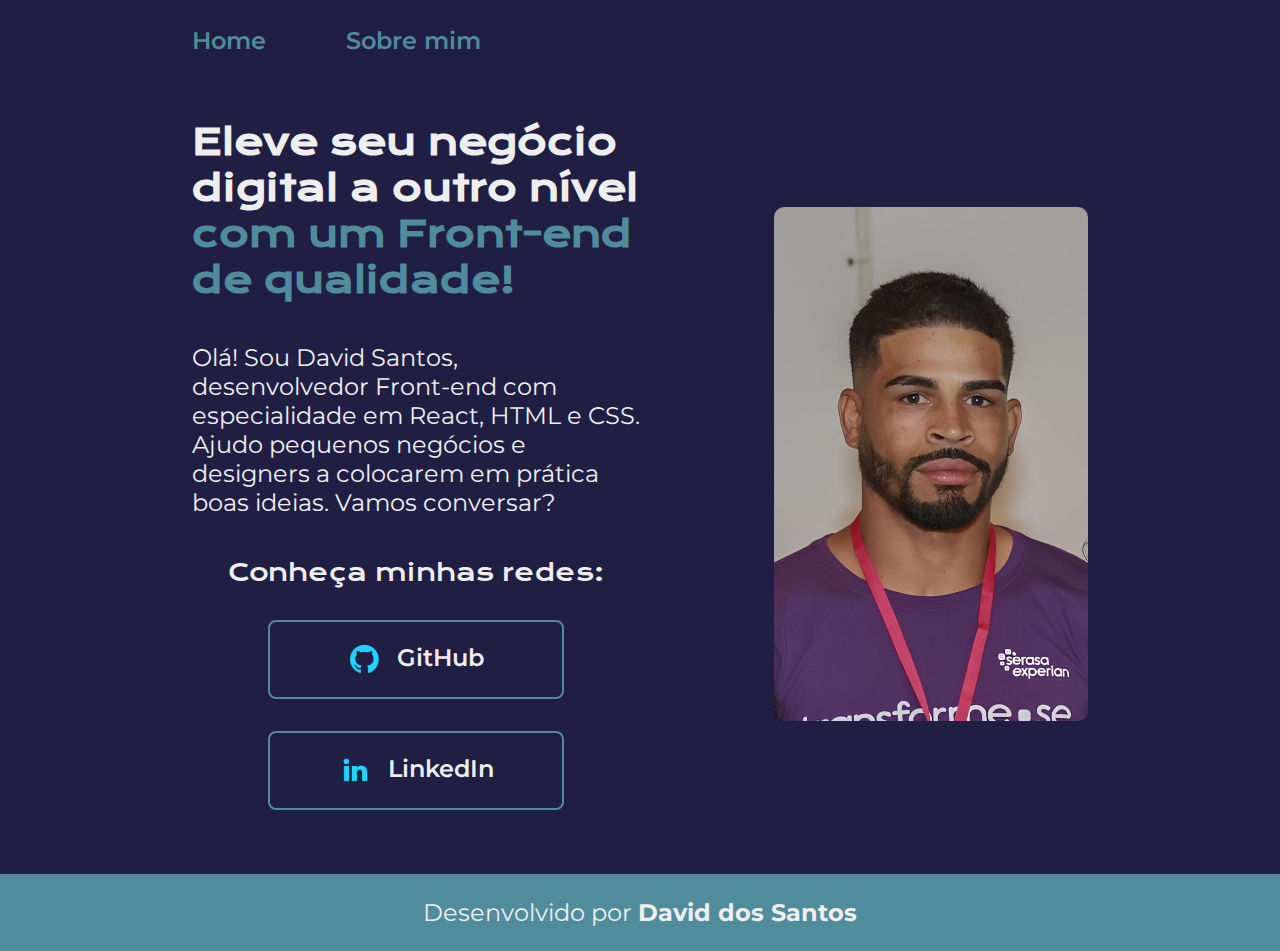
==== index.html @ 5186e0bc "projeto inicial" ====
<!DOCTYPE html>
<html lang="pt-br">

<head>
    <meta charset="UTF-8">
    <meta http-equiv="X-UA-Compatible" content="IE=edge">
    <meta name="viewport" content="width=device-width, initial-scale=1.0">
    <link rel="stylesheet" href="./styles/style.css">
    <title>Portifolio</title>
   
</head>

<body>
    <header class="cabecalho">
       <nav class="cabecalho__menu">
        <a class="cabecalho__menu__link" href="index.html">Home </a>
        <a class="cabecalho__menu__link" href="about.html"> Sobre mim</a>
       </nav>

    </header>
    <main class="apresentacao">
        <section class="apresentacao__conteudo">
            <h1 class="apresentacao__conteudo__titulo">Eleve seu negócio digital a outro nível<strong 
            class="titulo-destaque"> com um Front-end de qualidade!
            </strong></h1>
            <p class="apresentacao__conteudo__texto">Olá! Sou David Santos, desenvolvedor
            Front-end com especialidade em React, HTML e
            CSS. Ajudo pequenos negócios e designers a
            colocarem em prática boas ideias. Vamos
            conversar?</p>
            <div class="apresentacao__links">
                <h2 class="apresentacao__links__subtitulo">Conheça minhas redes:</h2>
                <a class="apresentacao__links__navegacao" href="https://github.com/dwdPonto04">
                    <img src="assets/github.png" alt="img__github"> GitHub
                </a>
                <a class="apresentacao__links__navegacao" href="https://www.linkedin.com/in/david-santos-652b041a2//">
                    <img src="assets/linkedin.png" alt="img__linkedin"> LinkedIn
                </a>
            </div>
        </section>
        <img class="apresentacao__imagem" src="assets/imagem.jpg" alt="meu__retrato">
    </main>
    <footer class="rodape">
        <p >Desenvolvido por <strong class="nome-destaque">David dos Santos</strong></p>
    </footer>
</body>

</html>
---- styles/style.css ----
@import url('https://fonts.googleapis.com/css2?family=Krona+One&family=Montserrat:wght@400;600&display=swap');

:root {
    --cor-primaria: #201E43;
    --cor-secundaria: #EEEEEE;
    --cor-terciaria: #508C9B;
    --cor-houver_titulo: red;
    --cor-houver_link: #134B70;

    --font-primaria: 'Krona One', sans-serif;
    --font-secundaria: 'Montserrat', sans-serif;
}

* {
    margin: 0;
    padding: 0;
}

body {
    background-color: var(--cor-primaria);
    color: var(--cor-secundaria);
}

.cabecalho {
    padding: 2% 0% 0% 15%;

}

.cabecalho__menu {
    display: flex;
    gap: 80px;

}

.cabecalho__menu__link {
    font-family: var(--font-secundaria);
    color: var(--cor-terciaria);
    font-size: 1.5rem;
    font-weight: 600;
    line-height: 29.26px;
    text-align: center;
    text-decoration: none;
    box-sizing: border-box;

}

.cabecalho__menu__link:hover {
    font-size: 2rem;
}

.apresentacao {
    margin: 5% 15%;
    display: flex;
    align-items: center;
    justify-content: space-between;
    gap: 82px;
}

.apresentacao__conteudo {
    width: 50%;
    display: flex;
    flex-direction: column;
    gap: 40px;
}

.apresentacao__conteudo__titulo {
    font-size: 2.25rem;
    font-family: var(--font-primaria);
}

.titulo-destaque {
    color: var(--cor-terciaria);
}

.titulo-destaque:hover {
    color: var(--cor-houver_titulo);

}

.apresentacao__conteudo__texto {
    font-size: 1.5rem;
    font-family: var(--font-secundaria);
}

.apresentacao__links {
    display: flex;
    justify-content: space-between;
    flex-direction: column;
    align-items: center;
    gap: 32px;
}

.apresentacao__links__subtitulo {
    font-family: var(--font-primaria);
    font-weight: 400;
    font-size:1.5rem;
}

.apresentacao__links__navegacao {
    display: flex;
    justify-content: center;
    gap: 16px;
    width: 65%;
    text-align: center;
    border-radius: 8px; /* abservar*/
    font-size: 1.5rem;
    font-weight: 600;
    padding: 21.5px 0;
    text-decoration: none;
    color: var(--cor-secundaria);
    font-family: var(--font-secundaria);
    border: 2px solid var(--cor-terciaria);

}

.apresentacao__links__link:hover {
    background-color: var(--cor-houver_link);

}

.apresentacao__imagem {
    box-sizing: border-box;
    width: 35%;
    border-radius: 10px;
}

.rodape {
    background-color: var(--cor-terciaria);
    font-size: 1.5rem;
    font-family: var(--font-secundaria);
    font-weight: 400;
    padding: 24px;
    text-align: center;
}

@media( max-width:1200px){
    body{
        background-color: #000000;
    }
    .cabecalho{
        padding: 10%;
    }
    .cabecalho__menu{
        justify-content: center;
    }
    .apresentacao{
        flex-direction: column-reverse;
        padding: 5%;
        
    }
    .apresentacao__conteudo{
        width: auto;
    }

}
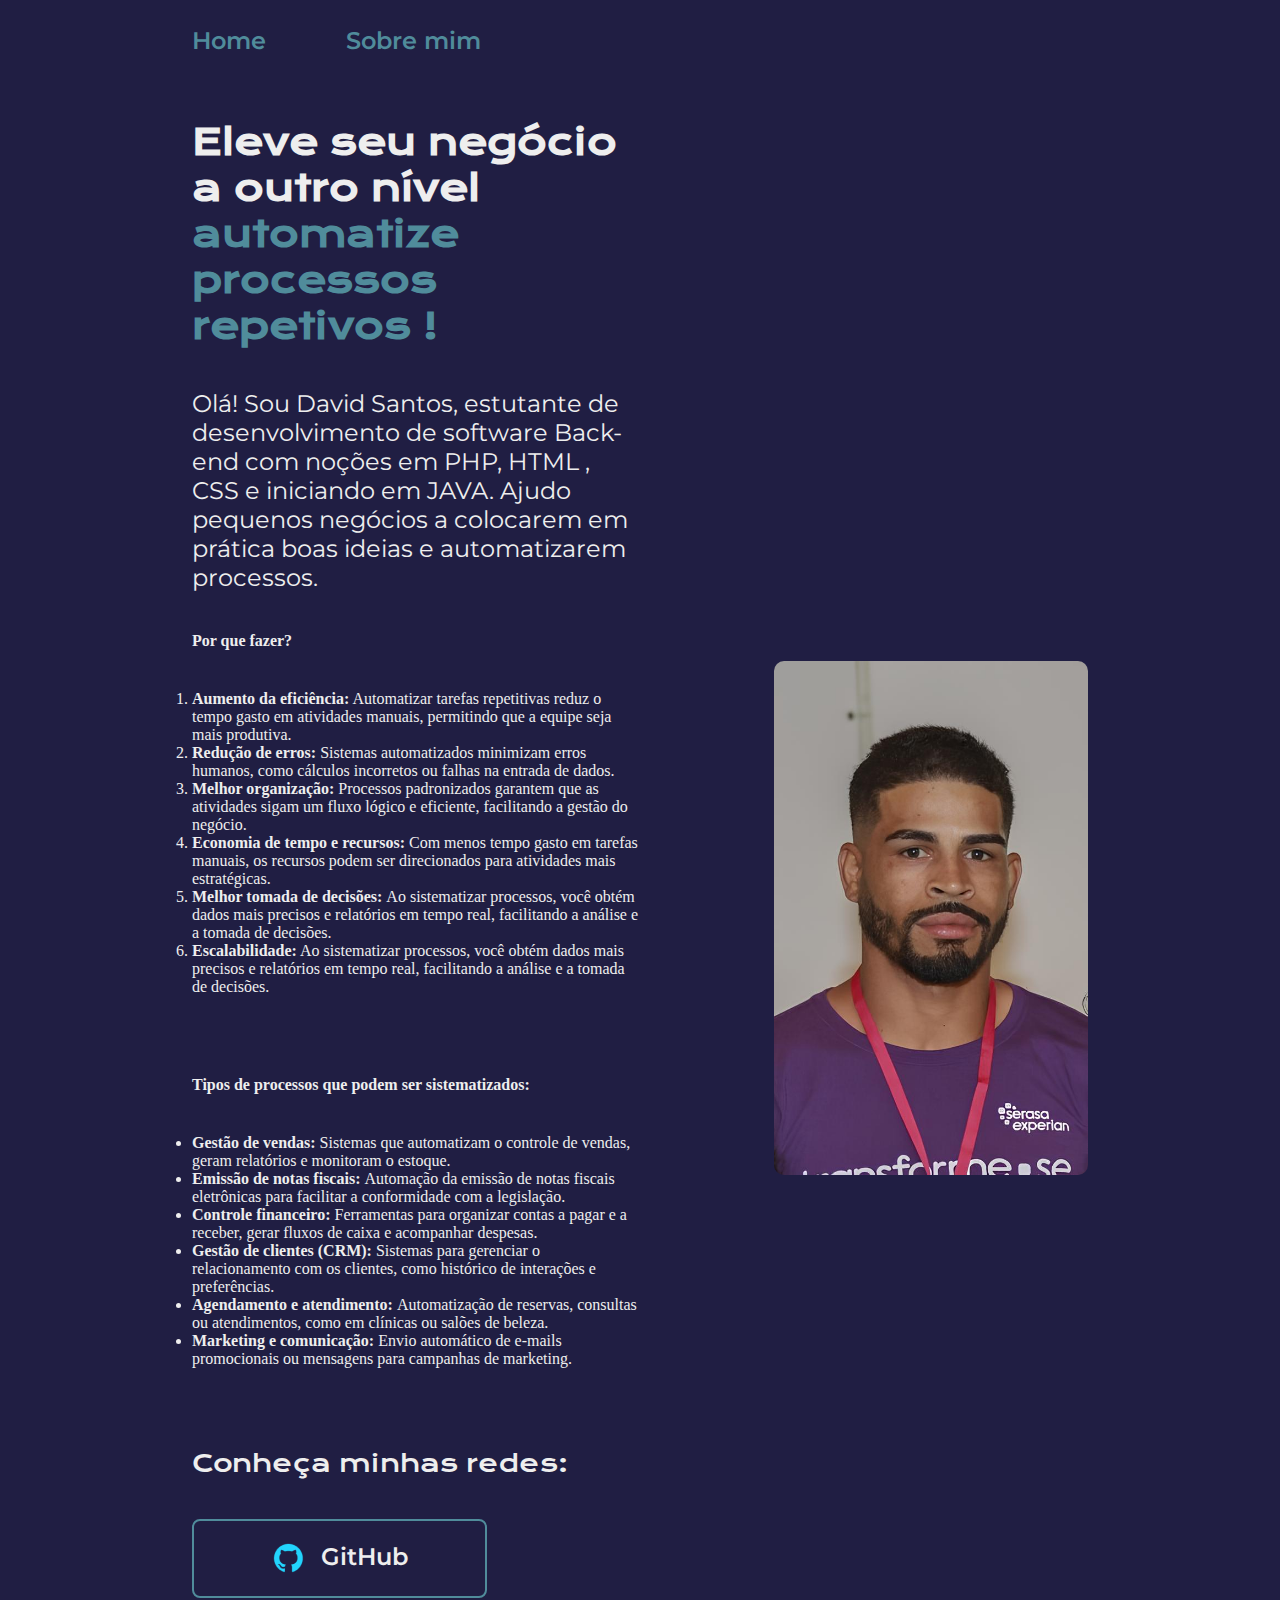
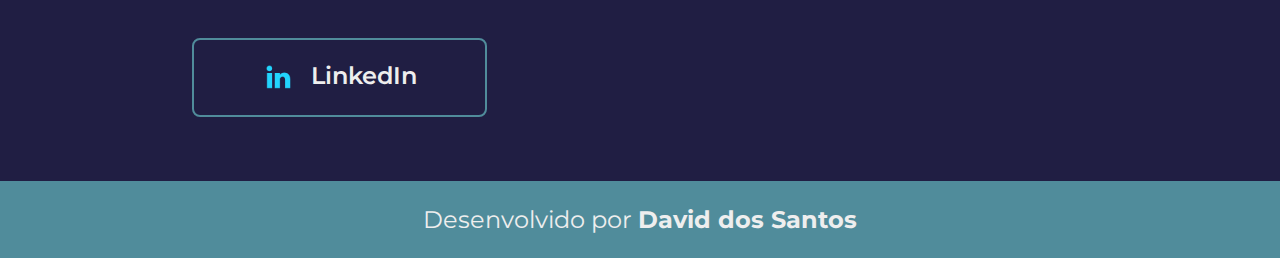
==== commit 22915473: "Atualizão do portifólio" ====
--- a/index.html
+++ b/index.html
@@ -7,41 +7,78 @@
     <meta name="viewport" content="width=device-width, initial-scale=1.0">
     <link rel="stylesheet" href="./styles/style.css">
     <title>Portifolio</title>
-   
+
 </head>
 
 <body>
     <header class="cabecalho">
-       <nav class="cabecalho__menu">
-        <a class="cabecalho__menu__link" href="index.html">Home </a>
-        <a class="cabecalho__menu__link" href="about.html"> Sobre mim</a>
-       </nav>
+        <nav class="cabecalho__menu">
+            <a class="cabecalho__menu__link" href="index.html">Home </a>
+            <a class="cabecalho__menu__link" href="about.html"> Sobre mim</a>
+        </nav>
 
     </header>
     <main class="apresentacao">
         <section class="apresentacao__conteudo">
-            <h1 class="apresentacao__conteudo__titulo">Eleve seu negócio digital a outro nível<strong 
-            class="titulo-destaque"> com um Front-end de qualidade!
-            </strong></h1>
-            <p class="apresentacao__conteudo__texto">Olá! Sou David Santos, desenvolvedor
-            Front-end com especialidade em React, HTML e
-            CSS. Ajudo pequenos negócios e designers a
-            colocarem em prática boas ideias. Vamos
-            conversar?</p>
-            <div class="apresentacao__links">
-                <h2 class="apresentacao__links__subtitulo">Conheça minhas redes:</h2>
-                <a class="apresentacao__links__navegacao" href="https://github.com/dwdPonto04">
-                    <img src="assets/github.png" alt="img__github"> GitHub
-                </a>
-                <a class="apresentacao__links__navegacao" href="https://www.linkedin.com/in/david-santos-652b041a2//">
-                    <img src="assets/linkedin.png" alt="img__linkedin"> LinkedIn
-                </a>
+            <h1 class="apresentacao__conteudo__titulo">Eleve seu negócio a outro nível<strong class="titulo-destaque">
+                    automatize processos repetivos !
+                </strong></h1>
+            <p class="apresentacao__conteudo__texto">Olá! Sou David Santos, estutante de desenvolvimento de software
+                Back-end com noções em PHP, HTML ,
+                CSS e iniciando em JAVA. Ajudo pequenos negócios a
+                colocarem em prática boas ideias e automatizarem processos.
+            </p>
+            <p> <strong>Por que fazer?</strong></p>
+
+            <ol class="lista_automatize">
+
+                <li><strong>Aumento da eficiência:</strong> Automatizar tarefas repetitivas reduz o tempo gasto em
+                    atividades manuais, permitindo que a equipe seja mais produtiva.</li>
+                <li><strong>Redução de erros:</strong> Sistemas automatizados minimizam erros humanos, como cálculos
+                    incorretos ou falhas na entrada de dados.</li>
+                <li><strong>Melhor organização: </strong> Processos padronizados garantem que as atividades sigam um
+                    fluxo lógico e eficiente, facilitando a gestão do negócio.</li>
+                <li><strong>Economia de tempo e recursos:</strong> Com menos tempo gasto em tarefas manuais, os recursos
+                    podem ser direcionados para atividades mais estratégicas.</li>
+                <li><strong>Melhor tomada de decisões: </strong> Ao sistematizar processos, você obtém dados mais
+                    precisos e relatórios em tempo real, facilitando a análise e a tomada de decisões.</li>
+                <li><strong>Escalabilidade:</strong> Ao sistematizar processos, você obtém dados mais precisos e
+                    relatórios em tempo real, facilitando a análise e a tomada de decisões.</li>
+            </ol>
+            </p>
+            <p> <strong>Tipos de processos que podem ser sistematizados:</strong></p>
+
+            <ul>
+                <li><strong>Gestão de vendas: </strong> Sistemas que automatizam o controle de vendas, geram relatórios
+                    e monitoram o estoque.</li>
+                <li><strong>Emissão de notas fiscais: </strong> Automação da emissão de notas fiscais eletrônicas para
+                    facilitar a conformidade com a legislação.</li>
+                <li><strong>Controle financeiro: </strong> Ferramentas para organizar contas a pagar e a receber, gerar
+                    fluxos de caixa e acompanhar despesas.</li>
+                <li><strong>Gestão de clientes (CRM): </strong> Sistemas para gerenciar o relacionamento com os
+                    clientes, como histórico de interações e preferências.</li>
+                <li><strong>Agendamento e atendimento: </strong> Automatização de reservas, consultas ou atendimentos,
+                    como em clínicas ou salões de beleza.
+
+                </li>
+                <li><strong>Marketing e comunicação: </strong> Envio automático de e-mails promocionais ou mensagens
+                    para campanhas de marketing.</li>
+            </ul>
+
+            <div class="apresentacao__links"></div>
+            <h2 class="apresentacao__links__subtitulo">Conheça minhas redes:</h2>
+            <a class="apresentacao__links__navegacao" href="https://github.com/dwdPonto04">
+                <img src="assets/github.png" alt="img__github"> GitHub
+            </a>
+            <a class="apresentacao__links__navegacao" href="https://www.linkedin.com/in/david-santos-652b041a2//">
+                <img src="assets/linkedin.png" alt="img__linkedin"> LinkedIn
+            </a>
             </div>
         </section>
         <img class="apresentacao__imagem" src="assets/imagem.jpg" alt="meu__retrato">
     </main>
     <footer class="rodape">
-        <p >Desenvolvido por <strong class="nome-destaque">David dos Santos</strong></p>
+        <p>Desenvolvido por <strong class="nome-destaque">David dos Santos</strong></p>
     </footer>
 </body>
 
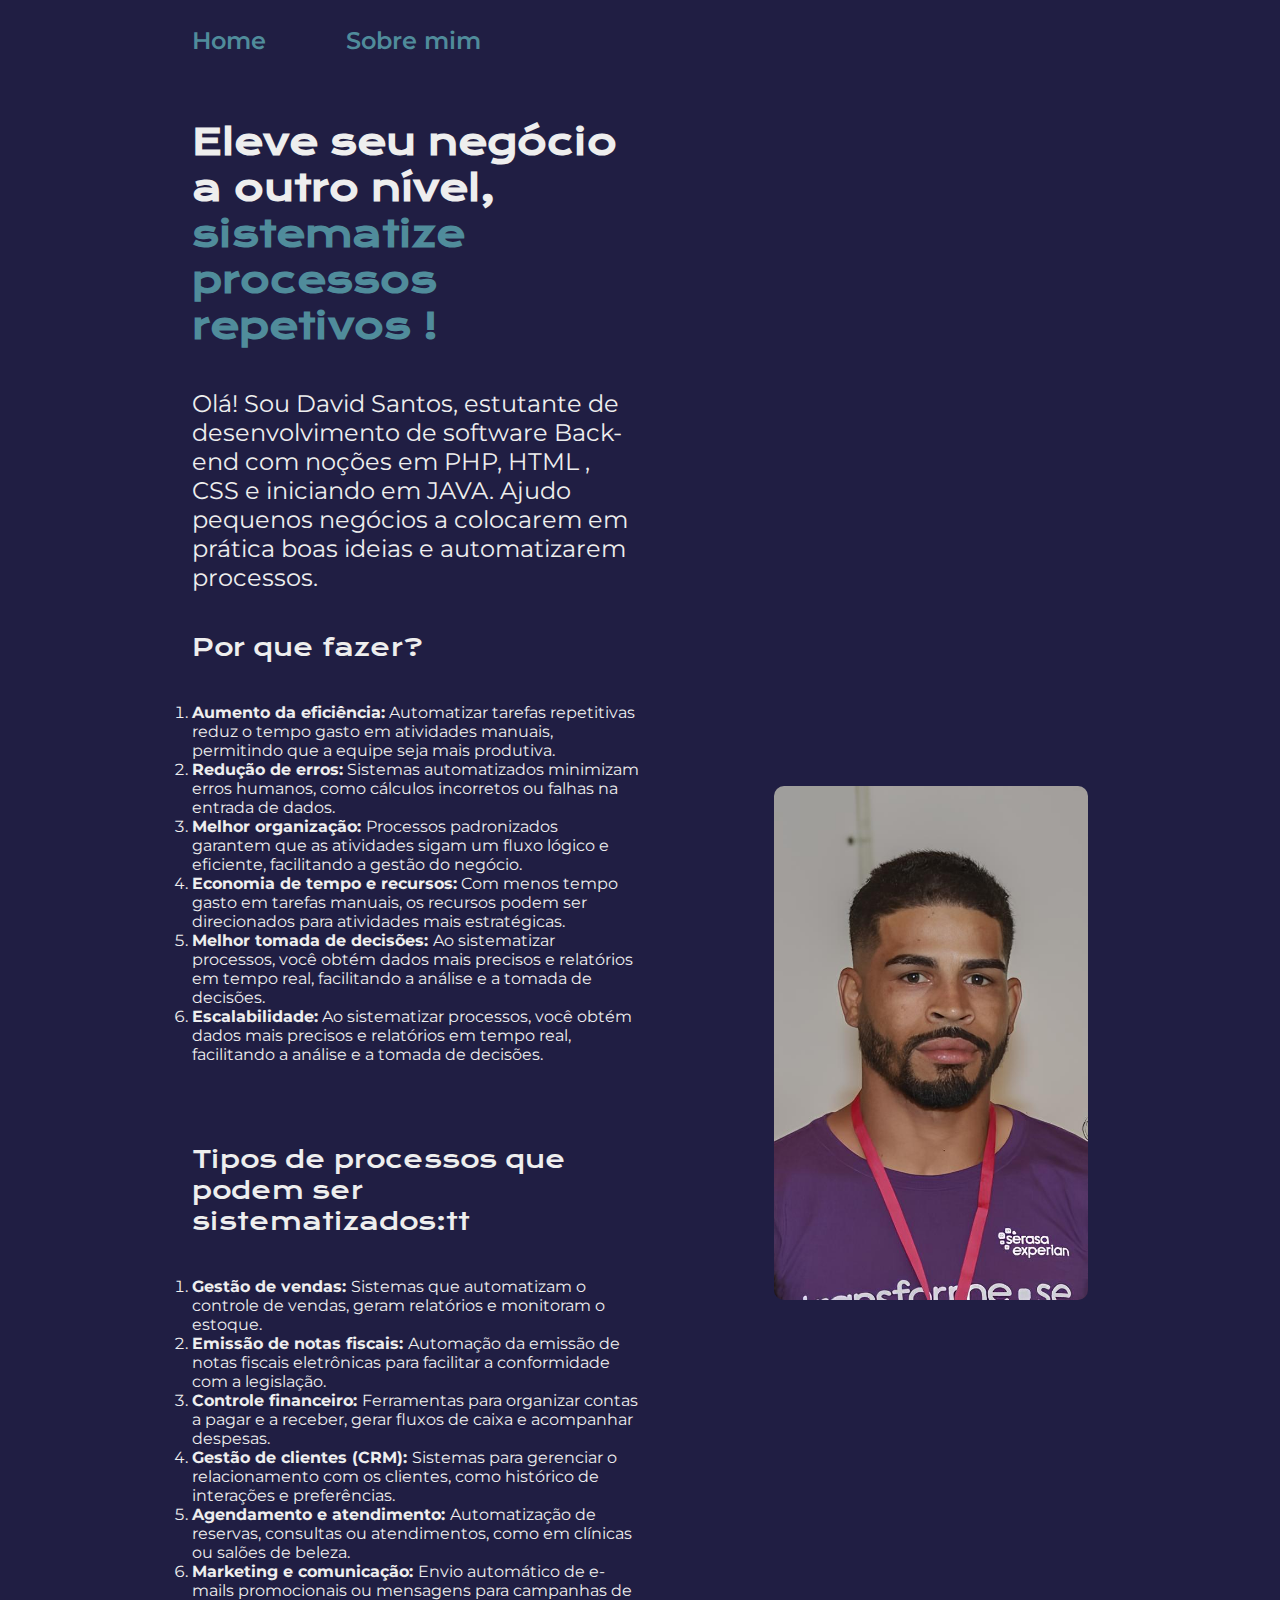
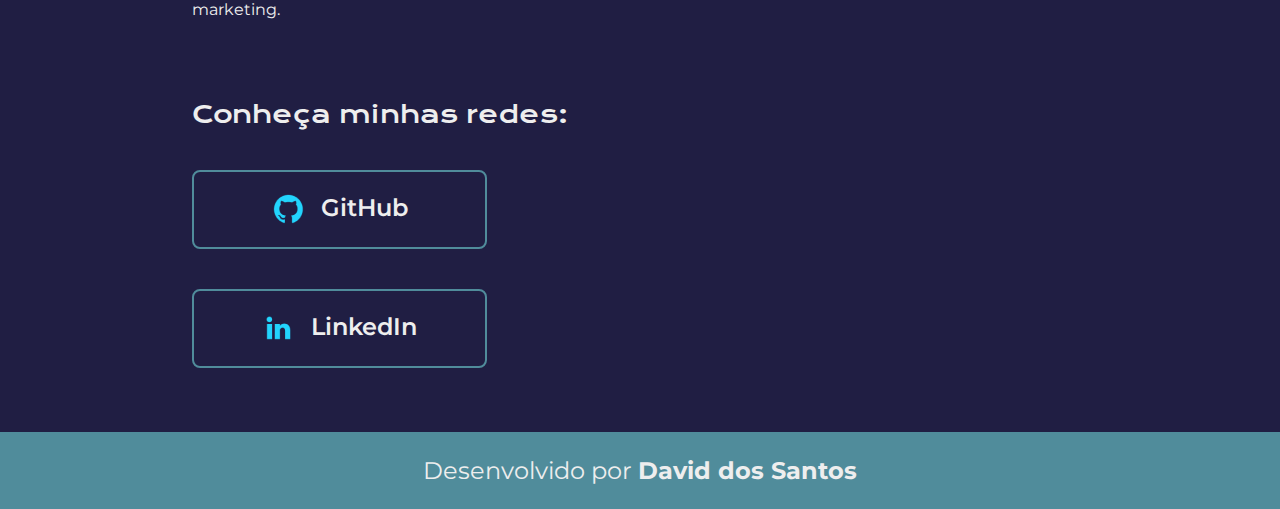
==== commit 58b6d149: "Atualização de versão do portifólio: Escolha de espeficação" ====
--- a/index.html
+++ b/index.html
@@ -20,15 +20,15 @@
     </header>
     <main class="apresentacao">
         <section class="apresentacao__conteudo">
-            <h1 class="apresentacao__conteudo__titulo">Eleve seu negócio a outro nível<strong class="titulo-destaque">
-                    automatize processos repetivos !
+            <h1 class="apresentacao__conteudo__titulo">Eleve seu negócio a outro nível,<strong class="titulo-destaque">
+                    sistematize processos repetivos !
                 </strong></h1>
             <p class="apresentacao__conteudo__texto">Olá! Sou David Santos, estutante de desenvolvimento de software
                 Back-end com noções em PHP, HTML ,
                 CSS e iniciando em JAVA. Ajudo pequenos negócios a
                 colocarem em prática boas ideias e automatizarem processos.
             </p>
-            <p> <strong>Por que fazer?</strong></p>
+            <h2 class="subtitulo_lista"> Por que fazer?</h2>
 
             <ol class="lista_automatize">
 
@@ -46,9 +46,9 @@
                     relatórios em tempo real, facilitando a análise e a tomada de decisões.</li>
             </ol>
             </p>
-            <p> <strong>Tipos de processos que podem ser sistematizados:</strong></p>
+            <h2 class="subtitulo_lista">Tipos de processos que podem ser sistematizados:tt</h2>
 
-            <ul>
+           <ol class="lista_automatize">
                 <li><strong>Gestão de vendas: </strong> Sistemas que automatizam o controle de vendas, geram relatórios
                     e monitoram o estoque.</li>
                 <li><strong>Emissão de notas fiscais: </strong> Automação da emissão de notas fiscais eletrônicas para
@@ -63,14 +63,14 @@
                 </li>
                 <li><strong>Marketing e comunicação: </strong> Envio automático de e-mails promocionais ou mensagens
                     para campanhas de marketing.</li>
-            </ul>
+            </ol>
 
             <div class="apresentacao__links"></div>
             <h2 class="apresentacao__links__subtitulo">Conheça minhas redes:</h2>
             <a class="apresentacao__links__navegacao" href="https://github.com/dwdPonto04">
                 <img src="assets/github.png" alt="img__github"> GitHub
             </a>
-            <a class="apresentacao__links__navegacao" href="https://www.linkedin.com/in/david-santos-652b041a2//">
+            <a class="apresentacao__links__navegacao" href="www.linkedin.com/in/david-santos04">
                 <img src="assets/linkedin.png" alt="img__linkedin"> LinkedIn
             </a>
             </div>
--- a/styles/style.css
+++ b/styles/style.css
@@ -81,6 +81,19 @@
     font-size: 1.5rem;
     font-family: var(--font-secundaria);
 }
+.lista_automatize {
+    font-size: 1rem;
+    font-weight: 400;
+    font-family: var(--font-secundaria);
+
+}
+.subtitulo_lista {
+
+    font-family: var(--font-primaria);
+    font-weight: 400;
+    font-size:1.5rem;
+
+}
 
 .apresentacao__links {
     display: flex;
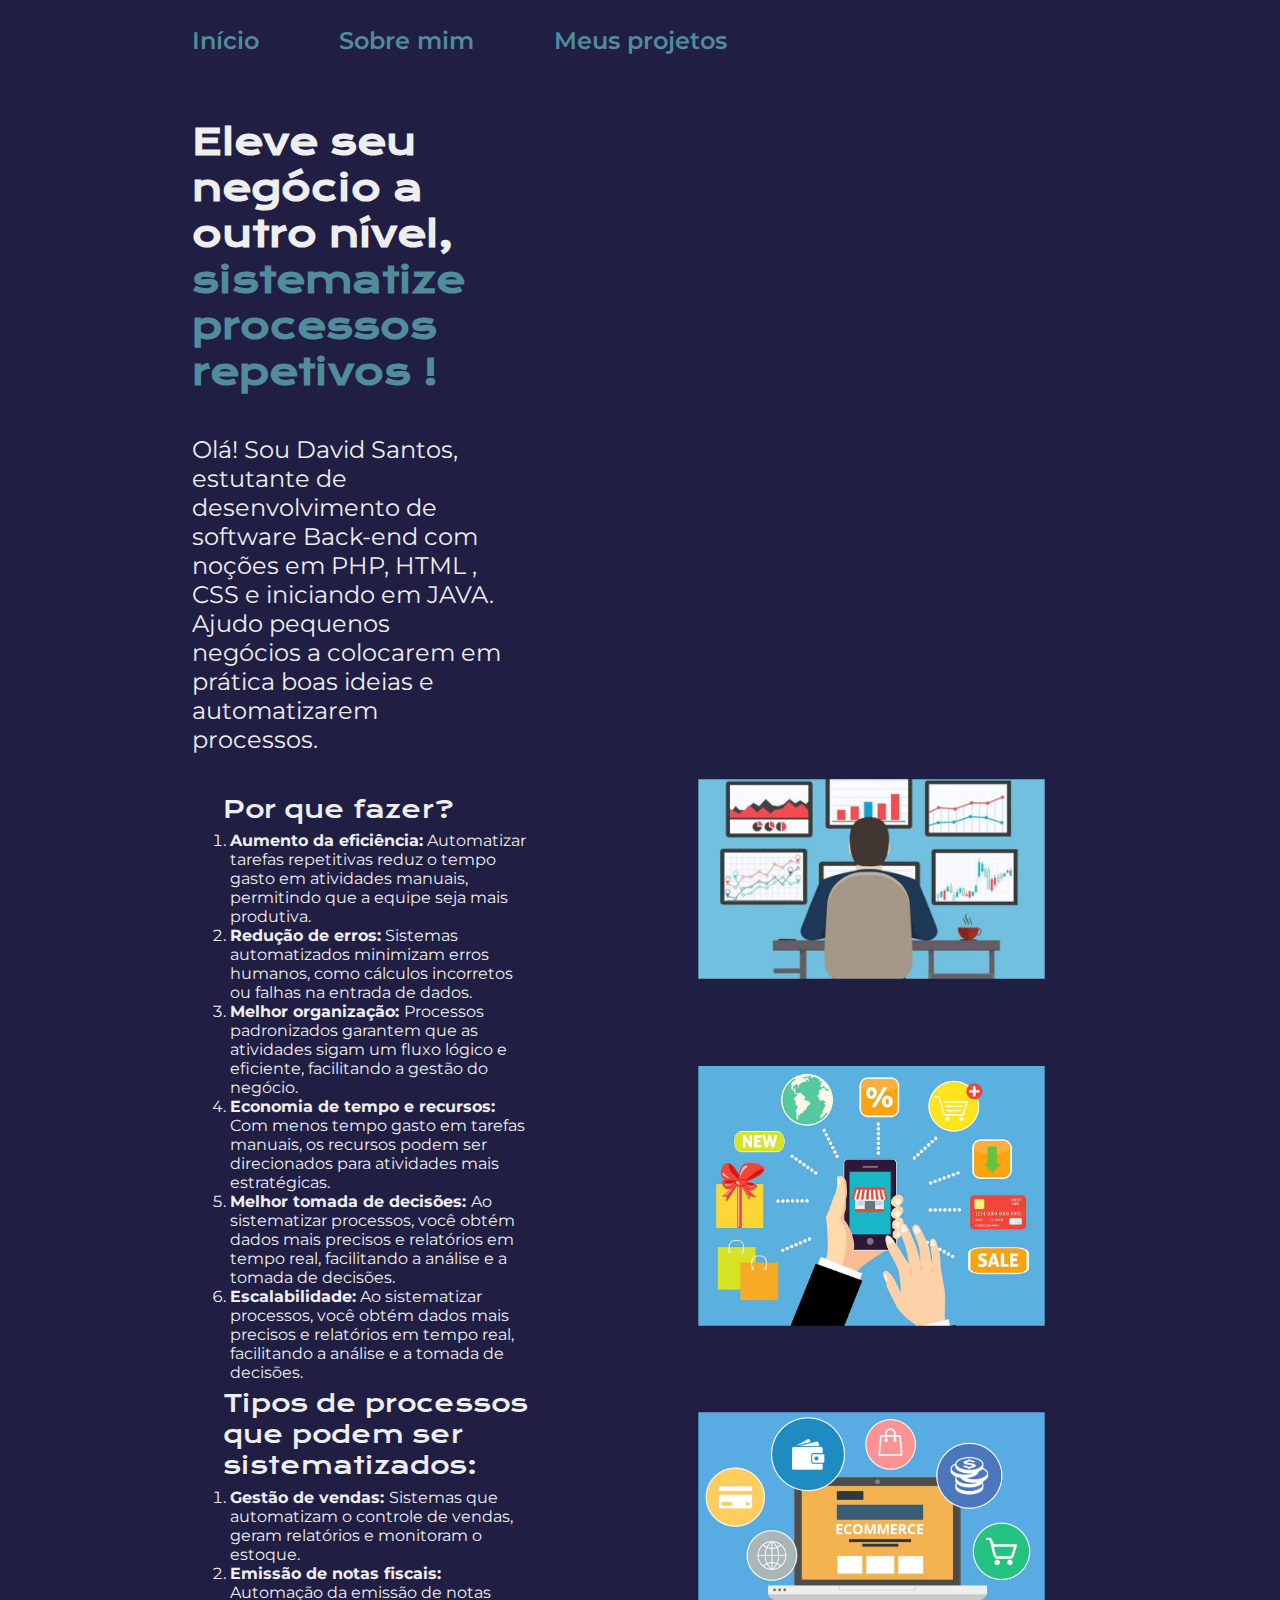
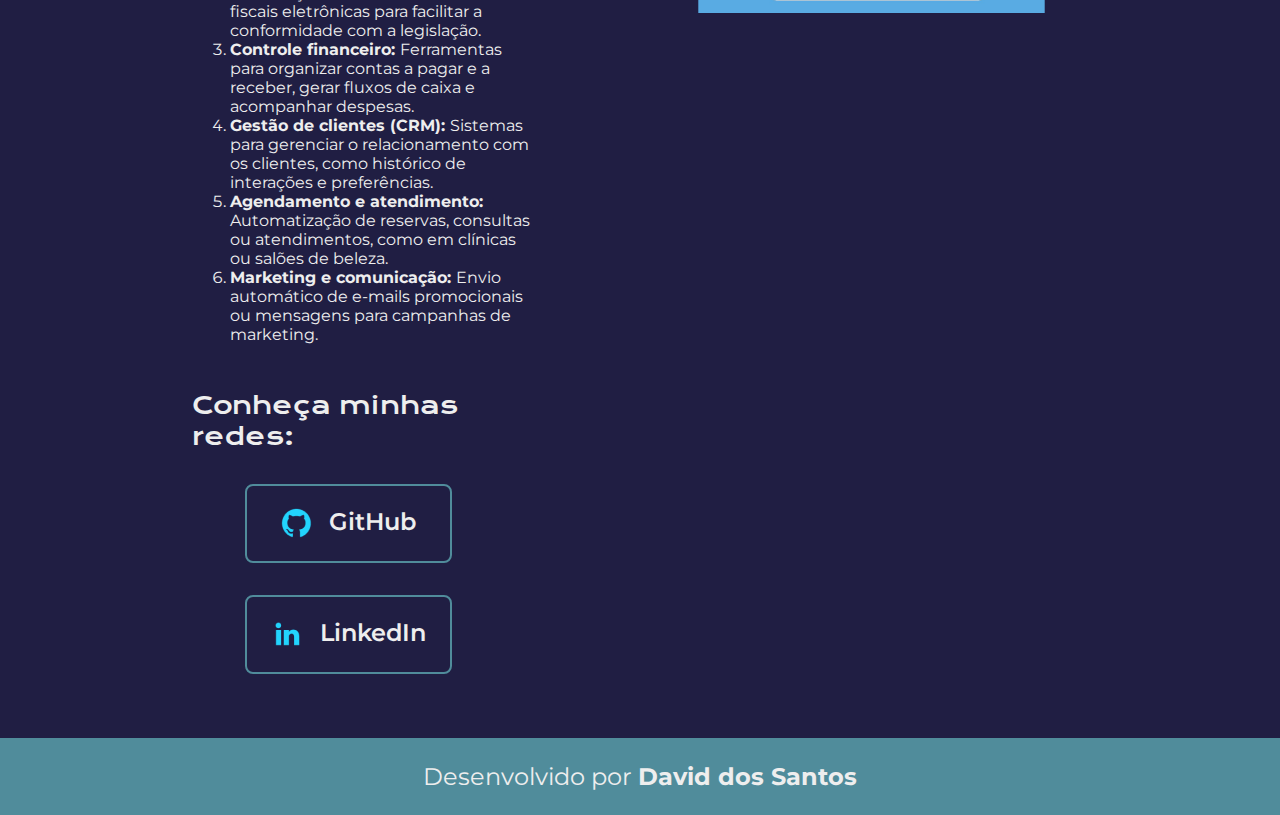
==== commit 251c293b: "Atualização de versão do portifolio" ====
--- a/index.html
+++ b/index.html
@@ -13,69 +13,109 @@
 <body>
     <header class="cabecalho">
         <nav class="cabecalho__menu">
-            <a class="cabecalho__menu__link" href="index.html">Home </a>
+
+            <a class="cabecalho__menu__link" href="index.html">Início </a>
             <a class="cabecalho__menu__link" href="about.html"> Sobre mim</a>
+            <a class="cabecalho__menu__link" href="projetos.html"> Meus projetos</a>
+
         </nav>
 
     </header>
     <main class="apresentacao">
+
         <section class="apresentacao__conteudo">
+
             <h1 class="apresentacao__conteudo__titulo">Eleve seu negócio a outro nível,<strong class="titulo-destaque">
                     sistematize processos repetivos !
                 </strong></h1>
+
             <p class="apresentacao__conteudo__texto">Olá! Sou David Santos, estutante de desenvolvimento de software
                 Back-end com noções em PHP, HTML ,
                 CSS e iniciando em JAVA. Ajudo pequenos negócios a
                 colocarem em prática boas ideias e automatizarem processos.
             </p>
-            <h2 class="subtitulo_lista"> Por que fazer?</h2>
 
-            <ol class="lista_automatize">
+            <div class="apresentacao_lista">
 
-                <li><strong>Aumento da eficiência:</strong> Automatizar tarefas repetitivas reduz o tempo gasto em
-                    atividades manuais, permitindo que a equipe seja mais produtiva.</li>
-                <li><strong>Redução de erros:</strong> Sistemas automatizados minimizam erros humanos, como cálculos
-                    incorretos ou falhas na entrada de dados.</li>
-                <li><strong>Melhor organização: </strong> Processos padronizados garantem que as atividades sigam um
-                    fluxo lógico e eficiente, facilitando a gestão do negócio.</li>
-                <li><strong>Economia de tempo e recursos:</strong> Com menos tempo gasto em tarefas manuais, os recursos
-                    podem ser direcionados para atividades mais estratégicas.</li>
-                <li><strong>Melhor tomada de decisões: </strong> Ao sistematizar processos, você obtém dados mais
-                    precisos e relatórios em tempo real, facilitando a análise e a tomada de decisões.</li>
-                <li><strong>Escalabilidade:</strong> Ao sistematizar processos, você obtém dados mais precisos e
-                    relatórios em tempo real, facilitando a análise e a tomada de decisões.</li>
-            </ol>
-            </p>
-            <h2 class="subtitulo_lista">Tipos de processos que podem ser sistematizados:tt</h2>
+                <div>
 
-           <ol class="lista_automatize">
-                <li><strong>Gestão de vendas: </strong> Sistemas que automatizam o controle de vendas, geram relatórios
-                    e monitoram o estoque.</li>
-                <li><strong>Emissão de notas fiscais: </strong> Automação da emissão de notas fiscais eletrônicas para
-                    facilitar a conformidade com a legislação.</li>
-                <li><strong>Controle financeiro: </strong> Ferramentas para organizar contas a pagar e a receber, gerar
-                    fluxos de caixa e acompanhar despesas.</li>
-                <li><strong>Gestão de clientes (CRM): </strong> Sistemas para gerenciar o relacionamento com os
-                    clientes, como histórico de interações e preferências.</li>
-                <li><strong>Agendamento e atendimento: </strong> Automatização de reservas, consultas ou atendimentos,
-                    como em clínicas ou salões de beleza.
+                    <h2 class="subtitulo"> Por que fazer?</h2>
+                    <ol class="lista_automatize">
 
-                </li>
-                <li><strong>Marketing e comunicação: </strong> Envio automático de e-mails promocionais ou mensagens
-                    para campanhas de marketing.</li>
-            </ol>
+                        <li><strong>Aumento da eficiência:</strong> Automatizar tarefas repetitivas reduz o tempo gasto
+                            em
+                            atividades manuais, permitindo que a equipe seja mais produtiva.</li>
+                        <li><strong>Redução de erros:</strong> Sistemas automatizados minimizam erros humanos, como
+                            cálculos
+                            incorretos ou falhas na entrada de dados.</li>
+                        <li><strong>Melhor organização: </strong> Processos padronizados garantem que as atividades
+                            sigam um
+                            fluxo lógico e eficiente, facilitando a gestão do negócio.</li>
+                        <li><strong>Economia de tempo e recursos:</strong> Com menos tempo gasto em tarefas manuais, os
+                            recursos
+                            podem ser direcionados para atividades mais estratégicas.</li>
+                        <li><strong>Melhor tomada de decisões: </strong> Ao sistematizar processos, você obtém dados
+                            mais
+                            precisos e relatórios em tempo real, facilitando a análise e a tomada de decisões.</li>
+                        <li><strong>Escalabilidade:</strong> Ao sistematizar processos, você obtém dados mais precisos e
+                            relatórios em tempo real, facilitando a análise e a tomada de decisões.</li>
+                    </ol>
+                </div>
 
-            <div class="apresentacao__links"></div>
+
+
+
+                <div>
+
+                    <h2 class="subtitulo">Tipos de processos que podem ser sistematizados:</h2>
+
+                    <ol class="lista_automatize">
+                        <li><strong>Gestão de vendas: </strong> Sistemas que automatizam o controle de vendas, geram
+                            relatórios
+                            e monitoram o estoque.</li>
+                        <li><strong>Emissão de notas fiscais: </strong> Automação da emissão de notas fiscais
+                            eletrônicas para
+                            facilitar a conformidade com a legislação.</li>
+                        <li><strong>Controle financeiro: </strong> Ferramentas para organizar contas a pagar e a
+                            receber, gerar
+                            fluxos de caixa e acompanhar despesas.</li>
+                        <li><strong>Gestão de clientes (CRM): </strong> Sistemas para gerenciar o relacionamento com os
+                            clientes, como histórico de interações e preferências.</li>
+                        <li><strong>Agendamento e atendimento: </strong> Automatização de reservas, consultas ou
+                            atendimentos,
+                            como em clínicas ou salões de beleza.
+
+                        </li>
+                        <li><strong>Marketing e comunicação: </strong> Envio automático de e-mails promocionais ou
+                            mensagens
+                            para campanhas de marketing.</li>
+                    </ol>
+                </div>
+            </div>
+
+            <div class="apresentacao__links">
             <h2 class="apresentacao__links__subtitulo">Conheça minhas redes:</h2>
             <a class="apresentacao__links__navegacao" href="https://github.com/dwdPonto04">
                 <img src="assets/github.png" alt="img__github"> GitHub
             </a>
-            <a class="apresentacao__links__navegacao" href="www.linkedin.com/in/david-santos04">
+            <a class="apresentacao__links__navegacao" href="https://www.linkedin.com/in/david-santos04/">
                 <img src="assets/linkedin.png" alt="img__linkedin"> LinkedIn
             </a>
             </div>
         </section>
-        <img class="apresentacao__imagem" src="assets/imagem.jpg" alt="meu__retrato">
+        <div class="apresentacao__imagem">
+            <div class="imagem">
+                <img class="apresentacao__imagens" src="assets/imagem2.jpg" alt="imagem">
+            </div>
+            <div class="imagem">
+                <img class="apresentacao__imagens" src="assets/imagem3.jpg" alt="imagem">
+            </div>
+            <div class="imagem">
+                <img class="apresentacao__imagens" src="assets/imagem4.jpg" alt="imagem">
+            </div>
+        </div>
+
+
     </main>
     <footer class="rodape">
         <p>Desenvolvido por <strong class="nome-destaque">David dos Santos</strong></p>
--- a/styles/style.css
+++ b/styles/style.css
@@ -53,11 +53,11 @@
     display: flex;
     align-items: center;
     justify-content: space-between;
-    gap: 82px;
+    gap: 150px;
 }
 
 .apresentacao__conteudo {
-    width: 50%;
+    width: 100%;
     display: flex;
     flex-direction: column;
     gap: 40px;
@@ -81,13 +81,26 @@
     font-size: 1.5rem;
     font-family: var(--font-secundaria);
 }
+
+.apresentacao_lista{
+    display: flex;
+    flex-direction: column;
+    align-items: flex-start;
+    width: 100%;
+    padding-top: 5%;
+    padding: 0 10% ;
+    gap: 10% ;
+
+
+}
 .lista_automatize {
     font-size: 1rem;
     font-weight: 400;
     font-family: var(--font-secundaria);
-
-}
-.subtitulo_lista {
+    padding: 2%;
+
+}
+.subtitulo {
 
     font-family: var(--font-primaria);
     font-weight: 400;
@@ -132,11 +145,36 @@
 }
 
 .apresentacao__imagem {
+    display: flex ;
+    flex-direction: column ;
+    border-radius: 10px;
+    gap:5%;
+    border-radius: 10px;
+
+
+}
+
+.apresentacao__imagens {
+    display: flex ;
+    flex-direction: column ;
     box-sizing: border-box;
-    width: 35%;
+    width: 100%;
+    padding:10%;
     border-radius: 10px;
 }
 
+
+.projetos {
+    text-decoration: none;
+    font-size: 1.5rem;
+    font-weight: 400;
+    font-family: var(--font-secundaria);
+    color: var(--cor-secundaria);
+
+}
+.projetos:hover{
+    color:var(--cor-houver_link)
+}
 .rodape {
     background-color: var(--cor-terciaria);
     font-size: 1.5rem;
